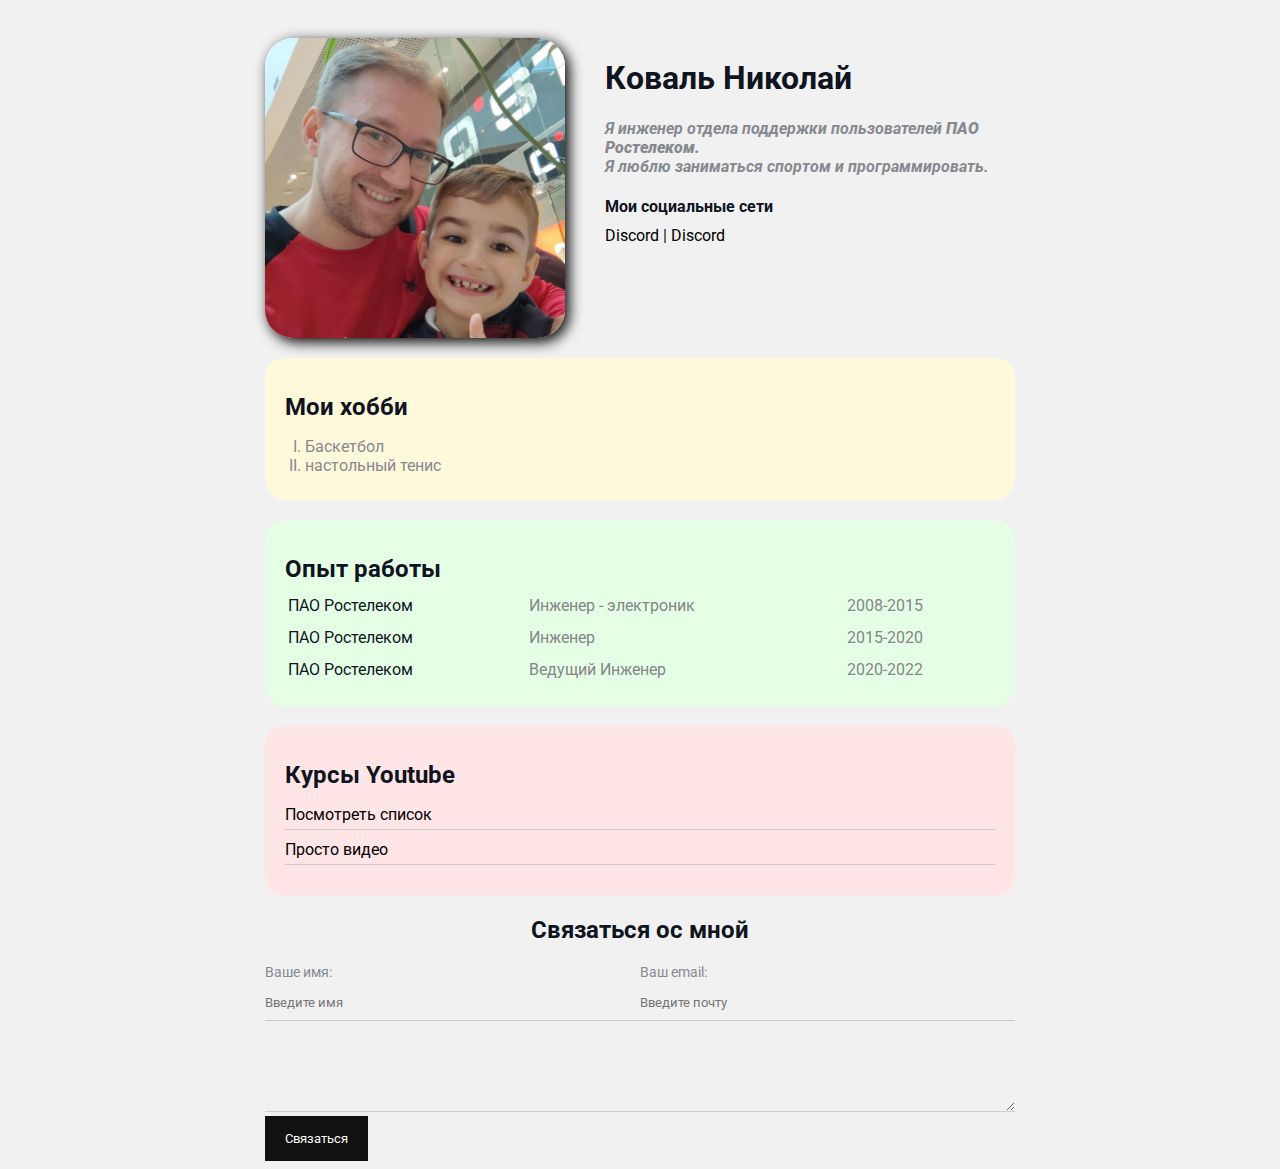
==== index.html @ fd81fbe7 "rename" ====
<!DOCTYPE html>
<html lang="en">
<head>
    <meta charset="UTF-8">
    <meta http-equiv="X-UA-Compatible" content="IE=edge">
    <meta name="viewport" content="width=device-width, initial-scale=1.0">
    <title>Nik CV</title>
    <link rel="stylesheet" href="mainp.css">
</head>
<body>
    <div class="container">
        <div class="info">
            <img src="nik.jpg" alt="" class="avatar">
            <div class="info-text">
                <h1>Коваль Николай</h1>
                <p>Я инженер отдела поддержки пользователей <strong>ПАО Ростелеком.</strong></p>
                <p>Я люблю заниматься спортом и программировать.</p>
                <h4>Мои социальные сети</h4>
                <a href="https://discord.gg/fHJeRK6J" target="_blank">Discord</a>
                |
                <a href="https://discord.gg/fHJeRK6J" target="_blank">Discord</a>
            </div>
        </div>
        <div class="card bg-yellow">
            <h2>Мои хобби</h2>
            <ol class="list" type="I">
                <li>Баскетбол</li>
                <li>настольный тенис</li>
            </ol>
        </div>
        <div class="card bg-green">
            <h2>Опыт работы</h2>
            <table class="table">
                <tr>
                    <td>ПАО Ростелеком</td>
                    <td>Инженер - электроник</td>
                    <td>2008-2015</td>
                </tr>
                <tr>
                    <td>ПАО Ростелеком</td>
                    <td>Инженер</td>
                    <td>2015-2020</td>
                </tr>
                <tr>
                    <td>ПАО Ростелеком</td>
                    <td>Ведущий Инженер</td>
                    <td>2020-2022</td>
                </tr>
                <tfoot></tfoot>
            </table>
        </div>
        <div class="card bg-red">
            <h2>Курсы Youtube</h2>
            <ul class="link-list">
                <li> 
                    <a target="_blank">Посмотреть список</a>
                </li>
                <li>
                    <a href="https://www.youtube.com">Просто видео</a>
                </li>
            </ul >
        </div>
        <div class="contact">
            <h2>Связаться ос мной</h2>
            <form action="/">
                <div class="row">
                    <div class="form-group">
                        <label for="name">Ваше имя:</label>
                        <input type="text" id="name" placeholder="Введите имя">
                    </div>
                    <div class="form-group">
                        <label for="email">Ваш email:</label>
                        <input type="text" id="email" placeholder="Введите почту">
                    </div>
                 </div>   
                    <div class="form-group">
                        <textarea name="" id="text" cols="15" rows="3"></textarea>
                    </div>
                <input class="btn" type="submit" value="Связаться" name="">
            </form>
        </div>

        <div class="position">
            <div class="box"></div>
        </div>
    </div>
</body>
</html>
---- mainp.css ----
@import url('https://fonts.googleapis.com/css2?family=Roboto&family=Roboto+Condensed:wght@400;700&display=swap');

body {
    background-color: #f1f1f1;
    color: #0f141e;
    /* font: normal 16px 'Roboto', sans-serif; */
    font-size: 16px;
    font-weight: normal;
    font-family: 'Roboto', sans-serif;;
}
a {
    color: black;
    text-decoration: none;
}
a:hover {
    text-decoration: underline;
}
a:active {
    color: blue;
}
a:visited {
    color: gray;
}
.avatar {
    width: 40%;
    border-radius: 28px;
    box-shadow: 4px 4px 14px rgba(0, 0, 0);
}
.info {
    display: flex;
    margin-bottom: 20px;
}
@media (max-width:700px) {
    .info {
        text-align: center;
        display: block;
    }
}
.info p {
    color: #86898f;
    margin: 0;
    font-style: italic;
    font-weight: bold;
    text-decoration: none;
}
.info-text {
    margin-left: 40px;
}
.info-text h4 {
    margin-bottom: 10px;
}
/* Box Model */
.container {
    max-width: 750px;
    margin: auto;
    padding-top: 30px;
}

/* .social {
    background: #0f6d2b; */
    /* padding: 15px; */
    /* padding: 15px 40px; */
    /* padding: 15px 20px 25px 30px;
    border: 5px solid red;
    margin: 5px;
    border-bottom-style: solid;
    border-top-width: 15px;
} */
/* .box-model > div {
    float: left;
    background-color: black;
    height: 200px;
    border: 4px solid red;
    width: 25%;
    box-sizing: border-box;
} */
.bg-yellow {
    background: #fff9dc;
}
.bg-green {
    background: #e5ffe7;
}
.bg-red {
    background: #ffe5e5;
}
.card {
    padding: 15px 20px;
    margin-bottom: 20px;
    border-radius: 20px;
}
.card h2 {
    margin-bottom: 10px;
}
.list {
    padding: 0 20px;
}
.list {
    color: #86898f;
    margin-bottom: 10px;
    
}
.table {
    width: 100%;
}
.table td {
    padding-bottom: 10px;
}
.table td:nth-child(2), .table td:nth-child(3) {
    color: #868686;
}
/* .table tr:nth-child(odd) {
    background: red;
} */
.link-list {
    list-style: none;
    padding: 0;
}
.link-list li {
    margin-bottom: 10px;
    padding-bottom: 5px;
    border-bottom: 1px solid #ccc;
}
.contact h2 {
    text-align: center;
}
.form-group label {
    display: block;
    font-size: 14px;
    color: #86898f;
}

.form-group input, .form-group textarea {
    width: 100%;
    box-sizing: border-box;
    border: none;
    background: transparent;
    border-bottom: 1px solid #ccc;
    color: #000;
    padding: 15px 0 10px;
    outline: none;
    font-family: inherit;
}
.row {
    display: flex;
    margin-bottom: 20px;
}
.row > .form-group {
    width: 50%;
    
}
.row > .form-group:last-child {
    margin-right: 0;
}
.btn {
    background: #111;
    padding: 15px 20px;
    color: #fff;
    border: none;
    font-family: inherit;
    cursor: pointer;
}
.btn:hover {
    opacity: 0.8;
}
/* Position */
/* .position {
    position: relative;
    border: 4px solid black;
    margin-top: 40px;
    padding: 20px;
    height: 300px;
}
.box {
    position: fixed;
    bottom: 50px;
    right: 50px;
    border-radius: 50%;
    width: 50px;
    height: 50px;
    background: lightcoral;
} */
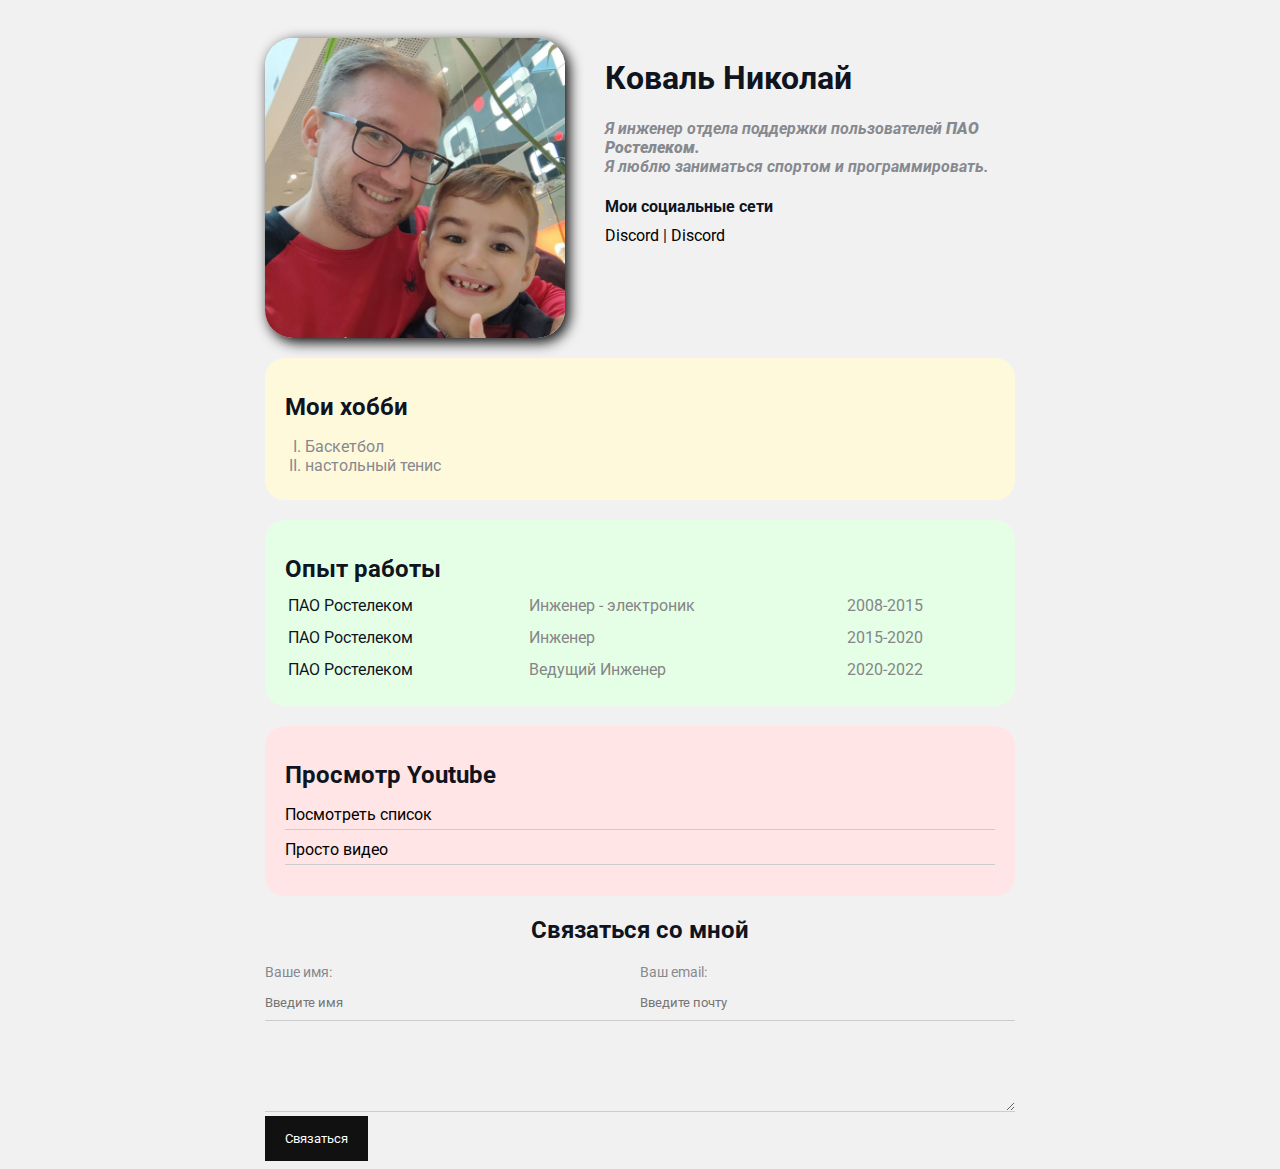
==== commit b9438f47: "fix" ====
--- a/index.html
+++ b/index.html
@@ -50,7 +50,7 @@
             </table>
         </div>
         <div class="card bg-red">
-            <h2>Курсы Youtube</h2>
+            <h2>Просмотр Youtube</h2>
             <ul class="link-list">
                 <li> 
                     <a target="_blank">Посмотреть список</a>
@@ -61,7 +61,7 @@
             </ul >
         </div>
         <div class="contact">
-            <h2>Связаться ос мной</h2>
+            <h2>Связаться со мной</h2>
             <form action="/">
                 <div class="row">
                     <div class="form-group">
